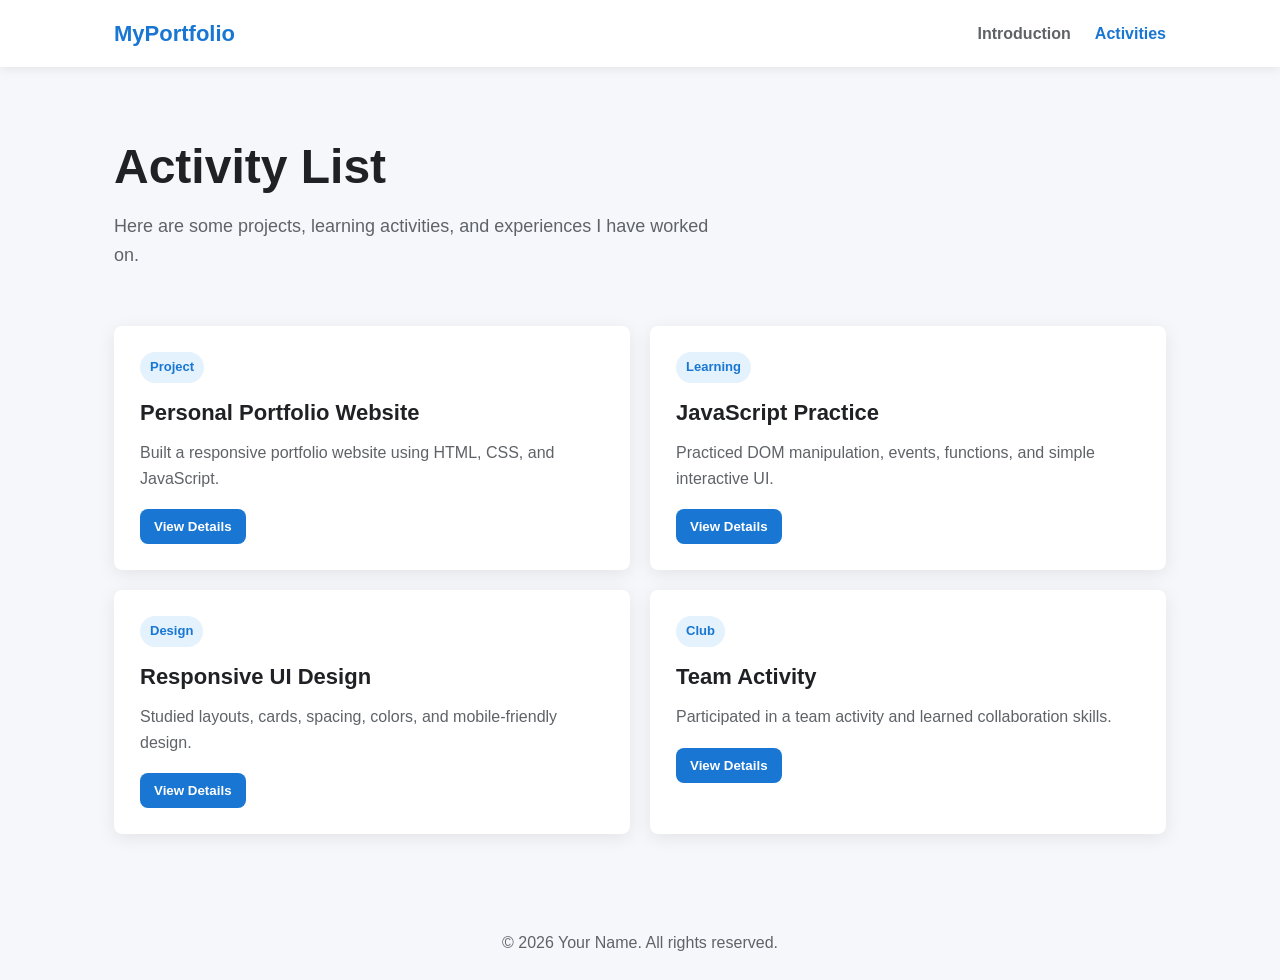
==== activities.html @ 488f3b42 "Add portfolio website" ====
<!DOCTYPE html>
<html lang="en">
<head>
  <meta charset="UTF-8" />
  <meta name="viewport" content="width=device-width, initial-scale=1.0" />
  <title>My Portfolio | Activities</title>
  <link rel="stylesheet" href="style.css" />
</head>
<body>
  <header class="app-header">
    <nav class="navbar">
      <a href="index.html" class="logo">MyPortfolio</a>

      <button class="menu-btn" id="menuBtn" aria-label="Open menu">
        <span></span>
        <span></span>
        <span></span>
      </button>

      <ul class="nav-links" id="navLinks">
        <li><a href="index.html">Introduction</a></li>
        <li><a href="activities.html" class="active">Activities</a></li>
      </ul>
    </nav>
  </header>

  <main>
    <section class="page-header section">
      <h1>Activity List</h1>
      <p>
        Here are some projects, learning activities, and experiences I have worked on.
      </p>
    </section>

    <section class="section activity-section">
      <div class="activity-grid">
        <article class="activity-card">
          <span class="tag">Project</span>
          <h2>Personal Portfolio Website</h2>
          <p>
            Built a responsive portfolio website using HTML, CSS, and JavaScript.
          </p>
          <button class="details-btn">View Details</button>
        </article>

        <article class="activity-card">
          <span class="tag">Learning</span>
          <h2>JavaScript Practice</h2>
          <p>
            Practiced DOM manipulation, events, functions, and simple interactive UI.
          </p>
          <button class="details-btn">View Details</button>
        </article>

        <article class="activity-card">
          <span class="tag">Design</span>
          <h2>Responsive UI Design</h2>
          <p>
            Studied layouts, cards, spacing, colors, and mobile-friendly design.
          </p>
          <button class="details-btn">View Details</button>
        </article>

        <article class="activity-card">
          <span class="tag">Club</span>
          <h2>Team Activity</h2>
          <p>
            Participated in a team activity and learned collaboration skills.
          </p>
          <button class="details-btn">View Details</button>
        </article>
      </div>
    </section>
  </main>

  <footer>
    <p>© 2026 Your Name. All rights reserved.</p>
  </footer>

  <div class="toast" id="toast">Activity details clicked!</div>

  <script src="script.js"></script>
</body>
</html>
---- style.css ----
* {
  box-sizing: border-box;
  margin: 0;
  padding: 0;
}

:root {
  --primary: #1976d2;
  --primary-dark: #125ca3;
  --accent: #26a69a;
  --bg: #f5f7fb;
  --surface: #ffffff;
  --text: #202124;
  --muted: #5f6368;
  --line: #d0d7de;
  --shadow: 0 4px 18px rgba(0, 0, 0, 0.08);
}

html {
  scroll-behavior: smooth;
}

body {
  font-family: Arial, Helvetica, sans-serif;
  background: var(--bg);
  color: var(--text);
  line-height: 1.6;
}

a {
  color: inherit;
  text-decoration: none;
}

.app-header {
  position: sticky;
  top: 0;
  z-index: 100;
  background: var(--surface);
  box-shadow: 0 2px 10px rgba(0, 0, 0, 0.08);
}

.navbar {
  max-width: 1100px;
  margin: 0 auto;
  padding: 16px 24px;
  display: flex;
  align-items: center;
  justify-content: space-between;
}

.logo {
  font-size: 22px;
  font-weight: 700;
  color: var(--primary);
}

.nav-links {
  list-style: none;
  display: flex;
  gap: 24px;
}

.nav-links a {
  color: var(--muted);
  font-weight: 600;
  transition: color 0.2s ease;
}

.nav-links a:hover,
.nav-links a.active {
  color: var(--primary);
}

.menu-btn {
  width: 42px;
  height: 42px;
  border: none;
  border-radius: 8px;
  background: var(--primary);
  cursor: pointer;
  display: none;
  place-items: center;
  gap: 4px;
  padding: 10px;
}

.menu-btn span {
  display: block;
  width: 20px;
  height: 2px;
  background: #ffffff;
  border-radius: 999px;
}

.section {
  max-width: 1100px;
  margin: 0 auto;
  padding: 72px 24px;
}

.hero {
  min-height: 78vh;
  display: grid;
  grid-template-columns: 1.5fr 1fr;
  align-items: center;
  gap: 40px;
}

.eyebrow {
  margin-bottom: 8px;
  color: var(--primary);
  font-weight: 700;
}

.hero h1,
.page-header h1 {
  margin-bottom: 18px;
  font-size: 48px;
  line-height: 1.15;
}

.subtitle,
.page-header p {
  max-width: 620px;
  color: var(--muted);
  font-size: 18px;
}

.hero-actions {
  margin-top: 28px;
  display: flex;
  flex-wrap: wrap;
  gap: 14px;
}

.btn {
  display: inline-block;
  padding: 12px 20px;
  border-radius: 8px;
  font-weight: 700;
  transition: transform 0.2s ease, box-shadow 0.2s ease;
}

.btn:hover {
  transform: translateY(-2px);
}

.btn.primary {
  background: var(--primary);
  color: #ffffff;
  box-shadow: 0 4px 12px rgba(25, 118, 210, 0.3);
}

.btn.secondary {
  background: var(--surface);
  color: var(--primary);
  border: 1px solid var(--line);
}

.profile-card,
.card,
.activity-card,
.skill-card {
  background: var(--surface);
  border-radius: 8px;
  box-shadow: var(--shadow);
}

.profile-card {
  padding: 36px 24px;
  text-align: center;
}

.avatar {
  width: 110px;
  height: 110px;
  margin: 0 auto 18px;
  border-radius: 50%;
  background: linear-gradient(135deg, var(--primary), var(--accent));
  color: #ffffff;
  display: grid;
  place-items: center;
  font-size: 32px;
  font-weight: 800;
}

.profile-card h2 {
  margin-bottom: 6px;
}

.profile-card p,
.activity-card p {
  color: var(--muted);
}

.section-title {
  margin-bottom: 22px;
  font-size: 32px;
}

.card {
  padding: 28px;
}

.card p + p {
  margin-top: 16px;
}

.skill-grid,
.activity-grid {
  display: grid;
  gap: 20px;
}

.skill-grid {
  grid-template-columns: repeat(4, 1fr);
}

.skill-card {
  padding: 22px;
  color: var(--primary);
  text-align: center;
  font-weight: 700;
}

.page-header {
  padding-bottom: 32px;
}

.activity-section {
  padding-top: 24px;
}

.activity-grid {
  grid-template-columns: repeat(2, 1fr);
}

.activity-card {
  padding: 26px;
  transition: transform 0.2s ease, box-shadow 0.2s ease;
}

.activity-card:hover {
  transform: translateY(-4px);
  box-shadow: 0 8px 24px rgba(0, 0, 0, 0.12);
}

.activity-card h2 {
  margin: 12px 0 10px;
  font-size: 22px;
}

.activity-card p {
  margin-bottom: 18px;
}

.tag {
  display: inline-block;
  padding: 5px 10px;
  border-radius: 999px;
  background: #e3f2fd;
  color: var(--primary);
  font-size: 13px;
  font-weight: 700;
}

.details-btn {
  border: none;
  border-radius: 8px;
  background: var(--primary);
  color: #ffffff;
  padding: 10px 14px;
  font-weight: 700;
  cursor: pointer;
}

.details-btn:hover {
  background: var(--primary-dark);
}

.toast {
  position: fixed;
  right: 24px;
  bottom: 24px;
  padding: 14px 18px;
  border-radius: 8px;
  background: var(--text);
  color: #ffffff;
  opacity: 0;
  pointer-events: none;
  transform: translateY(16px);
  transition: all 0.25s ease;
}

.toast.show {
  opacity: 1;
  transform: translateY(0);
}

footer {
  padding: 24px;
  color: var(--muted);
  text-align: center;
}

@media (max-width: 768px) {
  .menu-btn {
    display: grid;
  }

  .nav-links {
    position: absolute;
    top: 74px;
    left: 0;
    width: 100%;
    display: none;
    flex-direction: column;
    gap: 0;
    background: var(--surface);
    box-shadow: 0 8px 18px rgba(0, 0, 0, 0.08);
  }

  .nav-links.show {
    display: flex;
  }

  .nav-links li {
    border-top: 1px solid #edf0f3;
  }

  .nav-links a {
    display: block;
    padding: 16px 24px;
  }

  .hero {
    min-height: auto;
    grid-template-columns: 1fr;
  }

  .hero h1,
  .page-header h1 {
    font-size: 38px;
  }

  .skill-grid,
  .activity-grid {
    grid-template-columns: 1fr;
  }
}
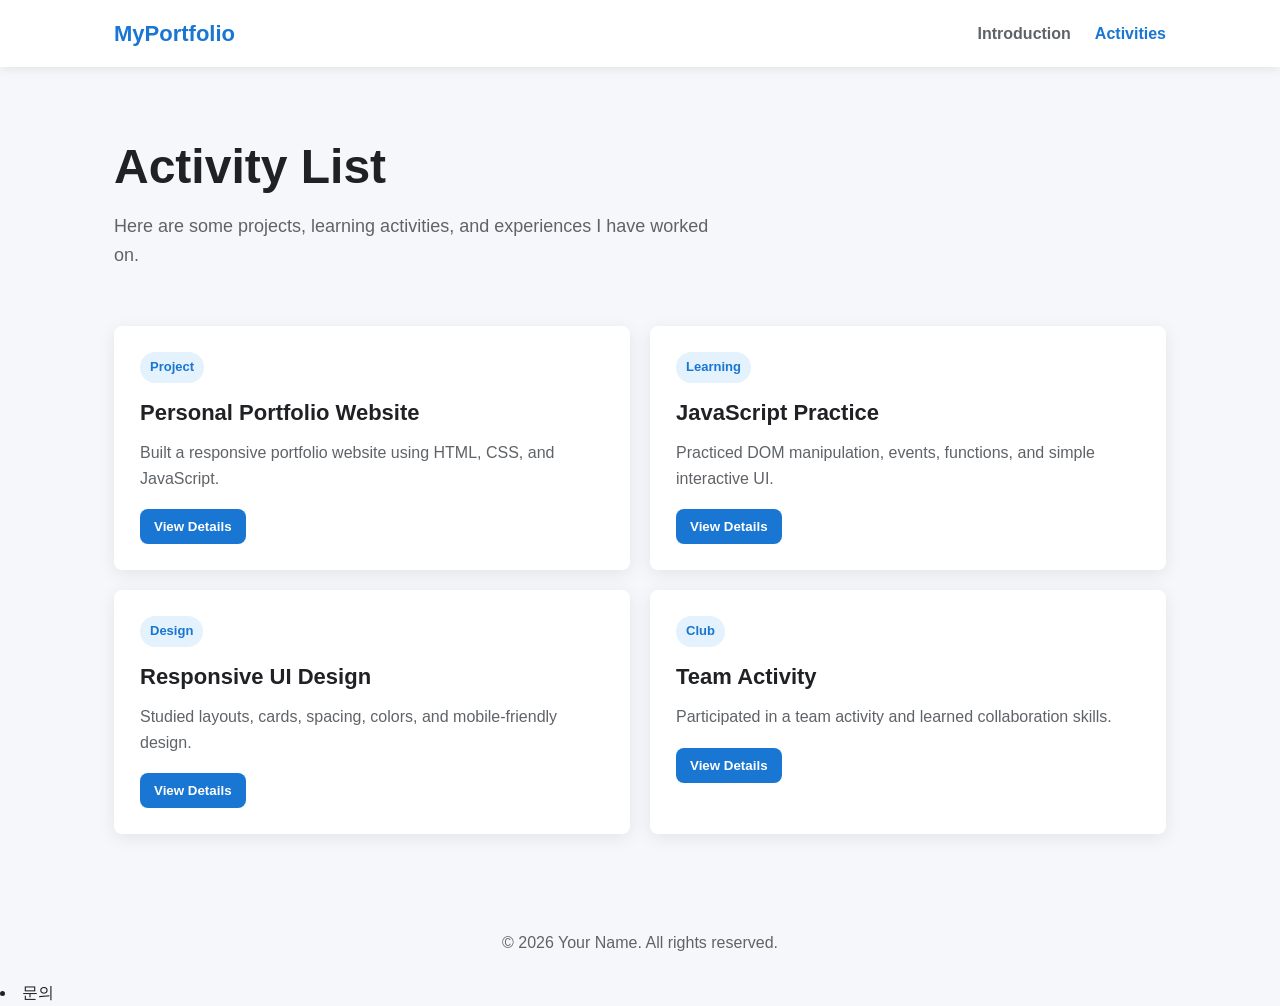
==== commit fe624557: "Add contact link to activities.html" ====
--- a/activities.html
+++ b/activities.html
@@ -78,7 +78,9 @@
   </footer>
 
   <div class="toast" id="toast">Activity details clicked!</div>
+  
+  <script src="script.js"></script>
+<li><a href="contact.html">문의</a></li>
 
-  <script src="script.js"></script>
 </body>
 </html>
